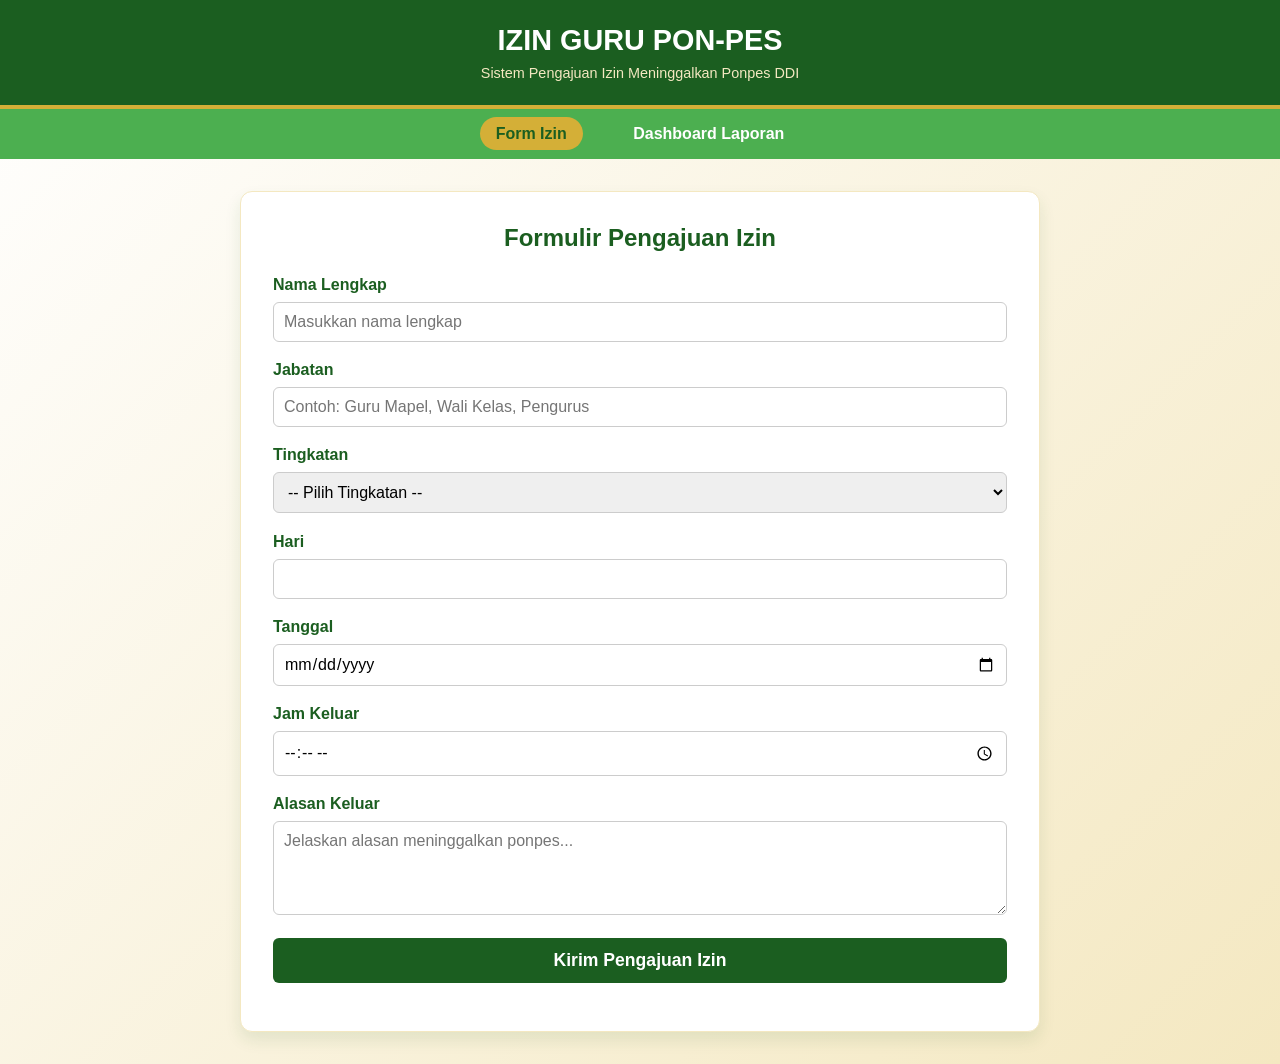
==== index.html @ f52db5f9 "Create index.html" ====
<!DOCTYPE html>
<html lang="id">
<head>
  <meta charset="UTF-8">
  <meta name="viewport" content="width=device-width, initial-scale=1.0">
  <title>Form Izin - IZIN GURU PON-PES</title>
  <link rel="stylesheet" href="css/style.css">
</head>
<body>
  <header>
    <h1>IZIN GURU PON-PES</h1>
    <p>Sistem Pengajuan Izin Meninggalkan Ponpes DDI</p>
  </header>
  
  <nav class="nav-links">
    <a href="index.html" class="active">Form Izin</a>
    <a href="dashboard.html">Dashboard Laporan</a>
  </nav>

  <div class="container">
    <h2 style="text-align: center; color: var(--primary-green); margin-bottom: 1.5rem;">Formulir Pengajuan Izin</h2>
    <form id="izinForm">
      <div class="form-group">
        <label for="nama">Nama Lengkap</label>
        <input type="text" id="nama" name="nama" required placeholder="Masukkan nama lengkap">
      </div>
      
      <div class="form-group">
        <label for="jabatan">Jabatan</label>
        <input type="text" id="jabatan" name="jabatan" required placeholder="Contoh: Guru Mapel, Wali Kelas, Pengurus">
      </div>

      <div class="form-group">
        <label for="tingkatan">Tingkatan</label>
        <select id="tingkatan" name="tingkatan" required>
          <option value="">-- Pilih Tingkatan --</option>
          <option value="MA">MA</option>
          <option value="MTs">MTs</option>
          <option value="SMP">SMP</option>
          <option value="MIS">MIS</option>
          <option value="TK">TK</option>
          <option value="Pondok">Pondok</option>
        </select>
      </div>

      <div class="form-group">
        <label for="hari">Hari</label>
        <input type="text" id="hari" name="hari" required readonly>
      </div>

      <div class="form-group">
        <label for="tanggal">Tanggal</label>
        <input type="date" id="tanggal" name="tanggal" required>
      </div>

      <div class="form-group">
        <label for="jam">Jam Keluar</label>
        <input type="time" id="jam" name="jam" required>
      </div>

      <div class="form-group">
        <label for="alasan">Alasan Keluar</label>
        <textarea id="alasan" name="alasan" rows="4" required placeholder="Jelaskan alasan meninggalkan ponpes..."></textarea>
      </div>

      <button type="submit" class="btn-submit" id="submitBtn">Kirim Pengajuan Izin</button>
      <p id="statusMessage" style="text-align: center; margin-top: 1rem; font-weight: bold;"></p>
    </form>
  </div>

  <script src="js/form.js"></script>
</body>
</html>
---- css/style.css ----
:root {
  --primary-green: #1B5E20;
  --light-green: #4CAF50;
  --gold: #D4AF37;
  --light-gold: #F4E8C1;
  --white: #FFFFFF;
  --text-dark: #333333;
}

* { box-sizing: border-box; margin: 0; padding: 0; font-family: 'Segoe UI', Tahoma, Geneva, Verdana, sans-serif; }

body {
  background-color: var(--white);
  background-image: linear-gradient(135deg, var(--white) 0%, var(--light-gold) 100%);
  color: var(--text-dark);
  min-height: 100vh;
}

header {
  background-color: var(--primary-green);
  color: var(--white);
  padding: 1.5rem;
  text-align: center;
  border-bottom: 4px solid var(--gold);
  box-shadow: 0 4px 6px rgba(0,0,0,0.1);
}

header h1 { font-size: 1.8rem; margin-bottom: 0.5rem; }
header p { color: var(--light-gold); font-size: 0.9rem; }

.nav-links {
  text-align: center;
  padding: 1rem;
  background-color: var(--light-green);
}

.nav-links a {
  color: var(--white);
  text-decoration: none;
  margin: 0 15px;
  font-weight: bold;
  padding: 8px 16px;
  border-radius: 20px;
  transition: background 0.3s;
}

.nav-links a:hover, .nav-links a.active {
  background-color: var(--gold);
  color: var(--primary-green);
}

.container {
  max-width: 800px;
  margin: 2rem auto;
  padding: 2rem;
  background: var(--white);
  border-radius: 12px;
  box-shadow: 0 8px 16px rgba(27, 94, 32, 0.1);
  border: 1px solid var(--light-gold);
}

.form-group { margin-bottom: 1.2rem; }
.form-group label { display: block; margin-bottom: 0.5rem; font-weight: 600; color: var(--primary-green); }
.form-group input, .form-group select, .form-group textarea {
  width: 100%;
  padding: 10px;
  border: 1px solid #ccc;
  border-radius: 6px;
  font-size: 1rem;
}
.form-group input:focus, .form-group select:focus, .form-group textarea:focus {
  outline: none;
  border-color: var(--gold);
  box-shadow: 0 0 0 3px rgba(212, 175, 55, 0.2);
}

.btn-submit {
  width: 100%;
  padding: 12px;
  background-color: var(--primary-green);
  color: var(--white);
  border: none;
  border-radius: 6px;
  font-size: 1.1rem;
  font-weight: bold;
  cursor: pointer;
  transition: background 0.3s;
}
.btn-submit:hover { background-color: var(--gold); color: var(--primary-green); }

/* Dashboard Styles */
.tabs { display: flex; flex-wrap: wrap; gap: 10px; margin-bottom: 1.5rem; justify-content: center; }
.tab-btn {
  padding: 10px 20px;
  background: var(--white);
  border: 2px solid var(--primary-green);
  color: var(--primary-green);
  border-radius: 25px;
  cursor: pointer;
  font-weight: bold;
  transition: all 0.3s;
}
.tab-btn.active, .tab-btn:hover {
  background: var(--primary-green);
  color: var(--gold);
  border-color: var(--gold);
}

.table-container { overflow-x: auto; }
table { width: 100%; border-collapse: collapse; margin-top: 1rem; }
th, td { padding: 12px; text-align: left; border-bottom: 1px solid #ddd; }
th { background-color: var(--primary-green); color: var(--white); }
tr:nth-child(even) { background-color: #f9f9f9; }
tr:hover { background-color: var(--light-gold); }

.loading { text-align: center; padding: 2rem; color: var(--primary-green); font-weight: bold; }
.error { color: red; text-align: center; padding: 1rem; }
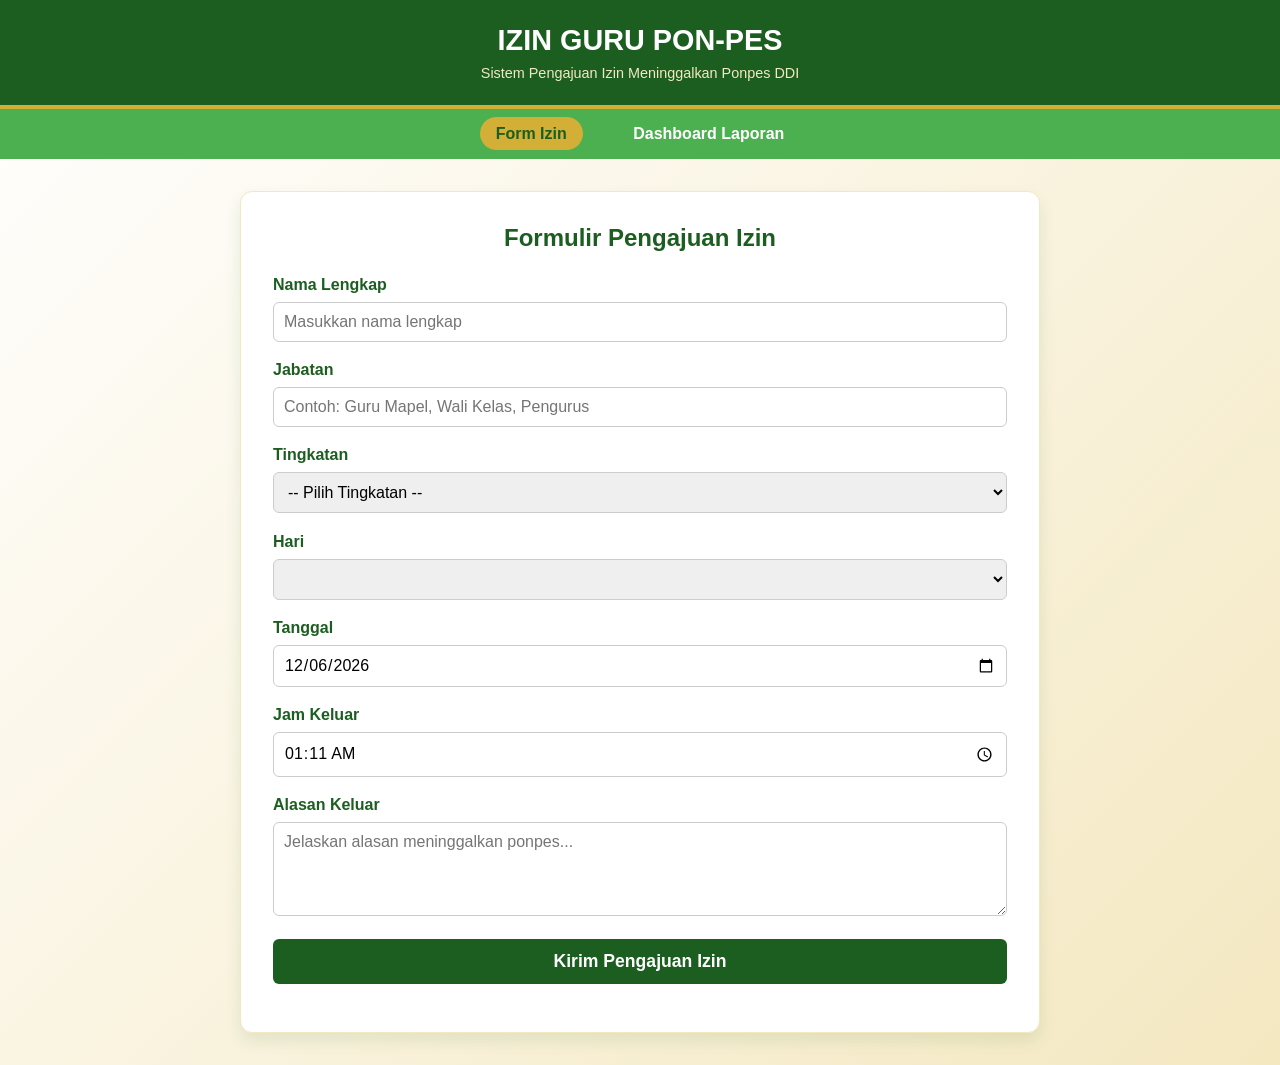
==== commit 12764e64: "Update index.html" ====
--- a/index.html
+++ b/index.html
@@ -45,7 +45,15 @@
 
       <div class="form-group">
         <label for="hari">Hari</label>
-        <input type="text" id="hari" name="hari" required readonly>
+        <select id="hari" name="hari" required>
+          <option value="Senin">Senin</option>
+          <option value="Selasa">Selasa</option>
+          <option value="Rabu">Rabu</option>
+          <option value="Kamis">Kamis</option>
+          <option value="Jumat">Jumat</option>
+          <option value="Sabtu">Sabtu</option>
+          <option value="Ahad">Ahad</option>
+        </select>
       </div>
 
       <div class="form-group">
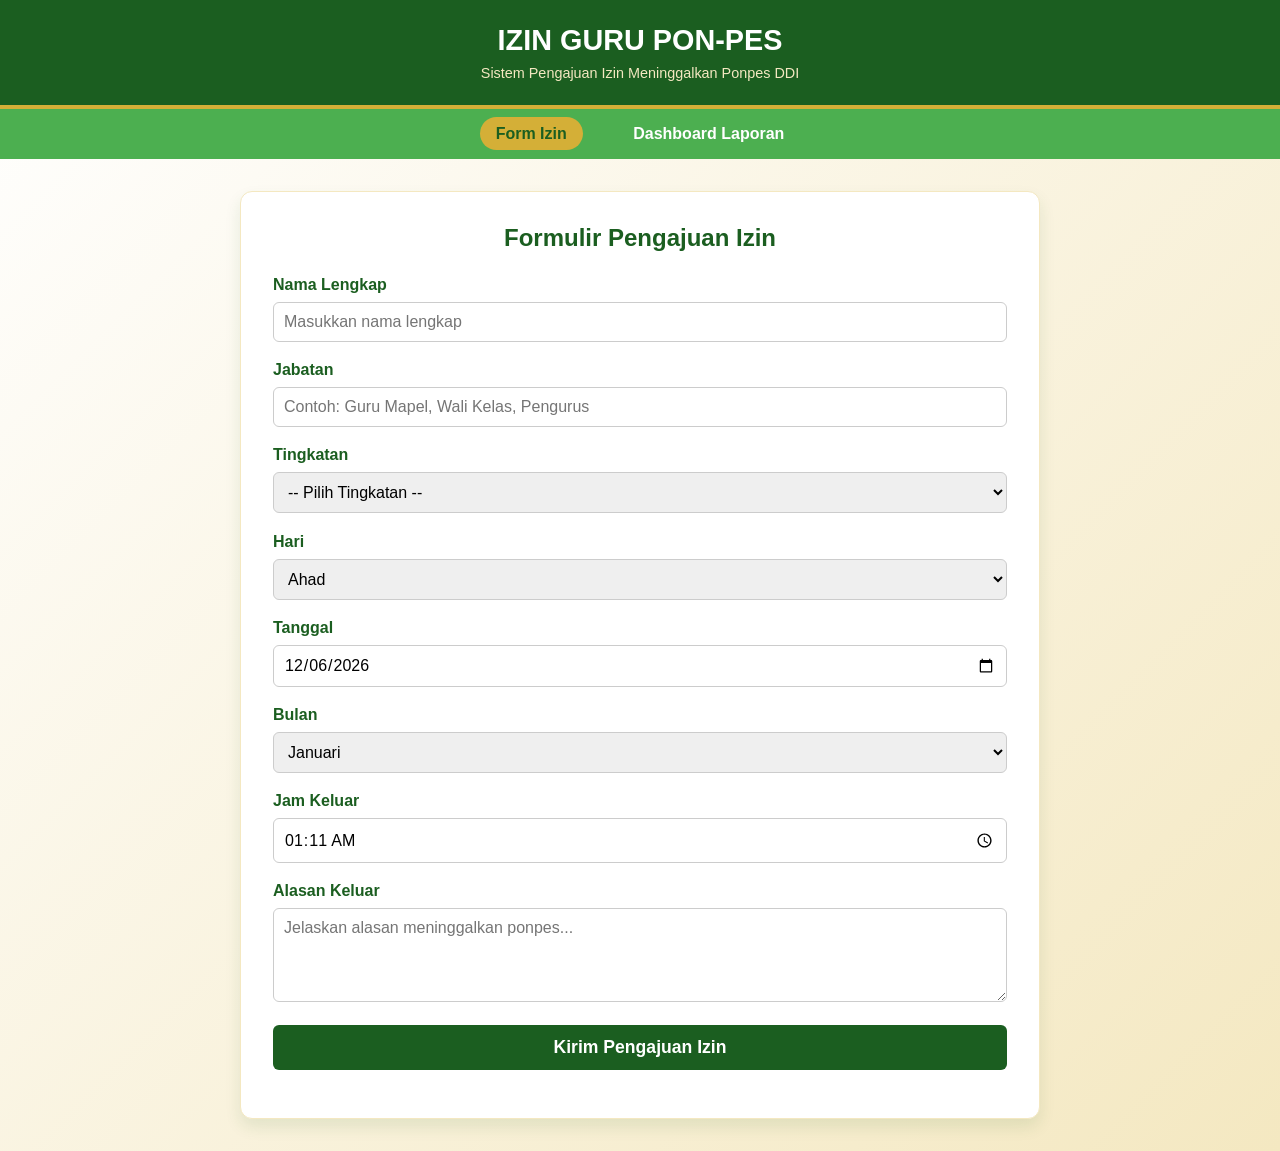
==== commit db2129d7: "Update index.html" ====
--- a/index.html
+++ b/index.html
@@ -61,6 +61,26 @@
         <input type="date" id="tanggal" name="tanggal" required>
       </div>
 
+      <!-- BAGIAN BARU: Dropdown Bulan -->
+      <div class="form-group">
+        <label for="bulan">Bulan</label>
+        <select id="bulan" name="bulan" required>
+          <option value="Januari">Januari</option>
+          <option value="Februari">Februari</option>
+          <option value="Maret">Maret</option>
+          <option value="April">April</option>
+          <option value="Mei">Mei</option>
+          <option value="Juni">Juni</option>
+          <option value="Juli">Juli</option>
+          <option value="Agustus">Agustus</option>
+          <option value="September">September</option>
+          <option value="Oktober">Oktober</option>
+          <option value="November">November</option>
+          <option value="Desember">Desember</option>
+        </select>
+      </div>
+      <!-- AKHIR BAGIAN BARU -->
+
       <div class="form-group">
         <label for="jam">Jam Keluar</label>
         <input type="time" id="jam" name="jam" required>
